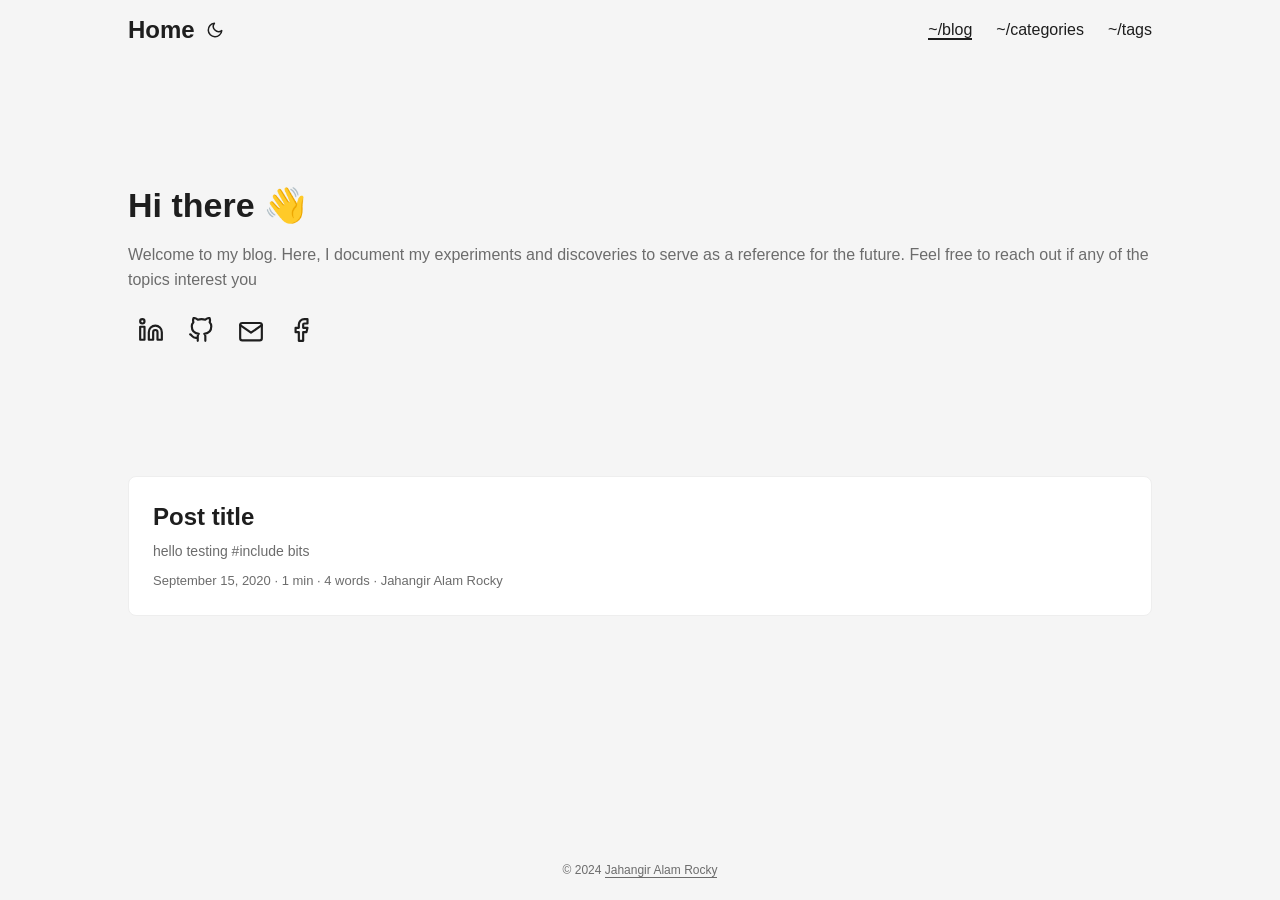
==== blog/index.html @ 580a066e "add Hugo paperMod template" ====
<!DOCTYPE html>
<html lang="en" dir="auto">

<head>
	<meta name="generator" content="Hugo 0.134.2"><script src="/blog/livereload.js?mindelay=10&amp;v=2&amp;port=1313&amp;path=blog/livereload" data-no-instant defer></script><meta charset="utf-8">
<meta http-equiv="X-UA-Compatible" content="IE=edge">
<meta name="viewport" content="width=device-width, initial-scale=1, shrink-to-fit=no">
<meta name="robots" content="index, follow">
<title>Jahangir Alam Rocky</title>
<meta name="keywords" content="Blog, Portfolio">
<meta name="description" content="">
<meta name="author" content="Jahangir Alam Rocky">
<link rel="canonical" href="http://localhost:1313/blog/">
<meta name="google-site-verification" content="XYZabc">
<meta name="yandex-verification" content="XYZabc">
<meta name="msvalidate.01" content="XYZabc">
<link crossorigin="anonymous" href="/blog/assets/css/stylesheet.a4af005db3c63bc24ffc0dcec80afc2302cd35a372f77b50d97cd95a0ffee9d4.css" integrity="sha256-pK8AXbPGO8JP/A3OyAr8IwLNNaNy93tQ2XzZWg/&#43;6dQ=" rel="preload stylesheet" as="style">
<link rel="icon" href="http://localhost:1313/blog/%3Clink%20/%20abs%20url%3E">
<link rel="icon" type="image/png" sizes="16x16" href="http://localhost:1313/blog/%3Clink%20/%20abs%20url%3E">
<link rel="icon" type="image/png" sizes="32x32" href="http://localhost:1313/blog/%3Clink%20/%20abs%20url%3E">
<link rel="apple-touch-icon" href="http://localhost:1313/blog/%3Clink%20/%20abs%20url%3E">
<link rel="mask-icon" href="http://localhost:1313/blog/%3Clink%20/%20abs%20url%3E">
<meta name="theme-color" content="#2e2e33">
<meta name="msapplication-TileColor" content="#2e2e33">
<link rel="alternate" type="application/rss+xml" href="http://localhost:1313/blog/index.xml">
<link rel="alternate" hreflang="en" href="http://localhost:1313/blog/">
<noscript>
    <style>
        #theme-toggle,
        .top-link {
            display: none;
        }

    </style>
    <style>
        @media (prefers-color-scheme: dark) {
            :root {
                --theme: rgb(29, 30, 32);
                --entry: rgb(46, 46, 51);
                --primary: rgb(218, 218, 219);
                --secondary: rgb(155, 156, 157);
                --tertiary: rgb(65, 66, 68);
                --content: rgb(196, 196, 197);
                --code-block-bg: rgb(46, 46, 51);
                --code-bg: rgb(55, 56, 62);
                --border: rgb(51, 51, 51);
            }

            .list {
                background: var(--theme);
            }

            .list:not(.dark)::-webkit-scrollbar-track {
                background: 0 0;
            }

            .list:not(.dark)::-webkit-scrollbar-thumb {
                border-color: var(--theme);
            }
        }

    </style>
</noscript><meta property="og:title" content="Jahangir Alam Rocky" />
<meta property="og:description" content="" />
<meta property="og:type" content="website" />
<meta property="og:url" content="http://localhost:1313/blog/" /><meta property="og:site_name" content="Jahangir Alam Rocky" />

<meta name="twitter:card" content="summary"/>
<meta name="twitter:title" content="Jahangir Alam Rocky"/>
<meta name="twitter:description" content=""/>

<script type="application/ld+json">
{
  "@context": "https://schema.org",
  "@type": "Organization",
  "name": "Jahangir Alam Rocky",
  "url": "http://localhost:1313/blog/",
  "description": "",
  "thumbnailUrl": "http://localhost:1313/blog/%3Clink%20/%20abs%20url%3E",
  "sameAs": [
      "https://www.linkedin.com/in/jahangir1x", "https://github.com/jahangir1x", "mailto:jahangir64r@gmail.com", "https://facebook.com/rocky10x"
  ]
}
</script>
</head>

<body class="list" id="top">
<script>
    if (localStorage.getItem("pref-theme") === "dark") {
        document.body.classList.add('dark');
    } else if (localStorage.getItem("pref-theme") === "light") {
        document.body.classList.remove('dark')
    } else if (window.matchMedia('(prefers-color-scheme: dark)').matches) {
        document.body.classList.add('dark');
    }

</script>

<header class="header">
    <nav class="nav">
        <div class="logo">
            <a href="http://localhost:1313/" accesskey="h" title="Home (Alt + H)">Home</a>
            <div class="logo-switches">
                <button id="theme-toggle" accesskey="t" title="(Alt + T)">
                    <svg id="moon" xmlns="http://www.w3.org/2000/svg" width="24" height="18" viewBox="0 0 24 24"
                        fill="none" stroke="currentColor" stroke-width="2" stroke-linecap="round"
                        stroke-linejoin="round">
                        <path d="M21 12.79A9 9 0 1 1 11.21 3 7 7 0 0 0 21 12.79z"></path>
                    </svg>
                    <svg id="sun" xmlns="http://www.w3.org/2000/svg" width="24" height="18" viewBox="0 0 24 24"
                        fill="none" stroke="currentColor" stroke-width="2" stroke-linecap="round"
                        stroke-linejoin="round">
                        <circle cx="12" cy="12" r="5"></circle>
                        <line x1="12" y1="1" x2="12" y2="3"></line>
                        <line x1="12" y1="21" x2="12" y2="23"></line>
                        <line x1="4.22" y1="4.22" x2="5.64" y2="5.64"></line>
                        <line x1="18.36" y1="18.36" x2="19.78" y2="19.78"></line>
                        <line x1="1" y1="12" x2="3" y2="12"></line>
                        <line x1="21" y1="12" x2="23" y2="12"></line>
                        <line x1="4.22" y1="19.78" x2="5.64" y2="18.36"></line>
                        <line x1="18.36" y1="5.64" x2="19.78" y2="4.22"></line>
                    </svg>
                </button>
            </div>
        </div>
        <ul id="menu">
            <li>
                <a href="http://localhost:1313/blog/" title="~/blog">
                    <span class="active">~/blog</span>
                </a>
            </li>
            <li>
                <a href="http://localhost:1313/blog/categories/" title="~/categories">
                    <span>~/categories</span>
                </a>
            </li>
            <li>
                <a href="http://localhost:1313/blog/tags/" title="~/tags">
                    <span>~/tags</span>
                </a>
            </li>
        </ul>
    </nav>
</header>
<main class="main"> 
<article class="first-entry home-info">
    <header class="entry-header">
        <h1>Hi there 👋</h1>
    </header>
    <div class="entry-content">
        Welcome to my blog. Here, I document my experiments and discoveries to serve as a reference for the future. Feel free to reach out if any of the topics interest you
    </div>
    <footer class="entry-footer">
        <div class="social-icons" >
    <a href="https://www.linkedin.com/in/jahangir1x" target="_blank" rel="noopener noreferrer me"
        title="Linkedin">
        <svg xmlns="http://www.w3.org/2000/svg" viewBox="0 0 24 24" fill="none" stroke="currentColor" stroke-width="2"
    stroke-linecap="round" stroke-linejoin="round">
    <path d="M16 8a6 6 0 0 1 6 6v7h-4v-7a2 2 0 0 0-2-2 2 2 0 0 0-2 2v7h-4v-7a6 6 0 0 1 6-6z"></path>
    <rect x="2" y="9" width="4" height="12"></rect>
    <circle cx="4" cy="4" r="2"></circle>
</svg>
    </a>
    <a href="https://github.com/jahangir1x" target="_blank" rel="noopener noreferrer me"
        title="Github">
        <svg xmlns="http://www.w3.org/2000/svg" viewBox="0 0 24 24" fill="none" stroke="currentColor" stroke-width="2"
    stroke-linecap="round" stroke-linejoin="round">
    <path
        d="M9 19c-5 1.5-5-2.5-7-3m14 6v-3.87a3.37 3.37 0 0 0-.94-2.61c3.14-.35 6.44-1.54 6.44-7A5.44 5.44 0 0 0 20 4.77 5.07 5.07 0 0 0 19.91 1S18.73.65 16 2.48a13.38 13.38 0 0 0-7 0C6.27.65 5.09 1 5.09 1A5.07 5.07 0 0 0 5 4.77a5.44 5.44 0 0 0-1.5 3.78c0 5.42 3.3 6.61 6.44 7A3.37 3.37 0 0 0 9 18.13V22">
    </path>
</svg>
    </a>
    <a href="mailto:jahangir64r@gmail.com" target="_blank" rel="noopener noreferrer me"
        title="Email">
        <svg xmlns="http://www.w3.org/2000/svg" viewBox="0 0 24 21" fill="none" stroke="currentColor" stroke-width="2"
    stroke-linecap="round" stroke-linejoin="round">
    <path d="M4 4h16c1.1 0 2 .9 2 2v12c0 1.1-.9 2-2 2H4c-1.1 0-2-.9-2-2V6c0-1.1.9-2 2-2z"></path>
    <polyline points="22,6 12,13 2,6"></polyline>
</svg>
    </a>
    <a href="https://facebook.com/rocky10x" target="_blank" rel="noopener noreferrer me"
        title="Facebook">
        <svg xmlns="http://www.w3.org/2000/svg" viewBox="0 0 24 24" fill="none" stroke="currentColor" stroke-width="2"
    stroke-linecap="round" stroke-linejoin="round">
    <path d="M18 2h-3a5 5 0 0 0-5 5v3H7v4h3v8h4v-8h3l1-4h-4V7a1 1 0 0 1 1-1h3z"></path>
</svg>
    </a>
</div>

    </footer>
</article>

<article class="post-entry"> 
  <header class="entry-header">
    <h2 class="entry-hint-parent">Post title
    </h2>
  </header>
  <div class="entry-content">
    <p>hello testing #include bits </p>
  </div>
  <footer class="entry-footer"><span title='2020-09-15 11:30:03 +0000 +0000'>September 15, 2020</span>&nbsp;·&nbsp;1 min&nbsp;·&nbsp;4 words&nbsp;·&nbsp;Jahangir Alam Rocky</footer>
  <a class="entry-link" aria-label="post link to Post title" href="http://localhost:1313/blog/posts/first-post/"></a>
</article>
    </main>
    
<footer class="footer">
        <span>&copy; 2024 <a href="http://localhost:1313/blog/">Jahangir Alam Rocky</a></span>
        

    
</footer>
<a href="#top" aria-label="go to top" title="Go to Top (Alt + G)" class="top-link" id="top-link" accesskey="g">
    <svg xmlns="http://www.w3.org/2000/svg" viewBox="0 0 12 6" fill="currentColor">
        <path d="M12 6H0l6-6z" />
    </svg>
</a>

<script>
    let menu = document.getElementById('menu')
    if (menu) {
        menu.scrollLeft = localStorage.getItem("menu-scroll-position");
        menu.onscroll = function () {
            localStorage.setItem("menu-scroll-position", menu.scrollLeft);
        }
    }

    document.querySelectorAll('a[href^="#"]').forEach(anchor => {
        anchor.addEventListener("click", function (e) {
            e.preventDefault();
            var id = this.getAttribute("href").substr(1);
            if (!window.matchMedia('(prefers-reduced-motion: reduce)').matches) {
                document.querySelector(`[id='${decodeURIComponent(id)}']`).scrollIntoView({
                    behavior: "smooth"
                });
            } else {
                document.querySelector(`[id='${decodeURIComponent(id)}']`).scrollIntoView();
            }
            if (id === "top") {
                history.replaceState(null, null, " ");
            } else {
                history.pushState(null, null, `#${id}`);
            }
        });
    });

</script>
<script>
    var mybutton = document.getElementById("top-link");
    window.onscroll = function () {
        if (document.body.scrollTop > 800 || document.documentElement.scrollTop > 800) {
            mybutton.style.visibility = "visible";
            mybutton.style.opacity = "1";
        } else {
            mybutton.style.visibility = "hidden";
            mybutton.style.opacity = "0";
        }
    };

</script>
<script>
    document.getElementById("theme-toggle").addEventListener("click", () => {
        if (document.body.className.includes("dark")) {
            document.body.classList.remove('dark');
            localStorage.setItem("pref-theme", 'light');
        } else {
            document.body.classList.add('dark');
            localStorage.setItem("pref-theme", 'dark');
        }
    })

</script>
</body>

</html>
---- blog/assets/css/stylesheet.a4af005db3c63bc24ffc0dcec80afc2302cd35a372f77b50d97cd95a0ffee9d4.css ----
/*
  PaperMod v7
  License: MIT https://github.com/adityatelange/hugo-PaperMod/blob/master/LICENSE
  Copyright (c) 2020 nanxiaobei and adityatelange
  Copyright (c) 2021-2024 adityatelange
*/
:root{--gap:24px;--content-gap:20px;--nav-width:1024px;--main-width:1024px;--header-height:60px;--footer-height:60px;--radius:8px;--theme:rgb(255, 255, 255);--entry:rgb(255, 255, 255);--primary:rgb(30, 30, 30);--secondary:rgb(108, 108, 108);--tertiary:rgb(214, 214, 214);--content:rgb(31, 31, 31);--code-block-bg:rgb(28, 29, 33);--code-bg:rgb(245, 245, 245);--border:rgb(238, 238, 238)}.dark{--theme:rgb(29, 30, 32);--entry:rgb(46, 46, 51);--primary:rgb(218, 218, 219);--secondary:rgb(155, 156, 157);--tertiary:rgb(65, 66, 68);--content:rgb(196, 196, 197);--code-block-bg:rgb(46, 46, 51);--code-bg:rgb(55, 56, 62);--border:rgb(51, 51, 51)}.list{background:var(--code-bg)}.dark.list{background:var(--theme)}*,::after,::before{box-sizing:border-box}html{-webkit-tap-highlight-color:transparent;overflow-y:scroll;-webkit-text-size-adjust:100%;text-size-adjust:100%}a,button,body,h1,h2,h3,h4,h5,h6{color:var(--primary)}body{font-family:-apple-system,BlinkMacSystemFont,segoe ui,Roboto,Oxygen,Ubuntu,Cantarell,open sans,helvetica neue,sans-serif;font-size:18px;line-height:1.6;word-break:break-word;background:var(--theme)}article,aside,figcaption,figure,footer,header,hgroup,main,nav,section,table{display:block}h1,h2,h3,h4,h5,h6{line-height:1.2}h1,h2,h3,h4,h5,h6,p{margin-top:0;margin-bottom:0}ul{padding:0}a{text-decoration:none}body,figure,ul{margin:0}table{width:100%;border-collapse:collapse;border-spacing:0;overflow-x:auto;word-break:keep-all}button,input,textarea{padding:0;font:inherit;background:0 0;border:0}input,textarea{outline:0}button,input[type=button],input[type=submit]{cursor:pointer}input:-webkit-autofill,textarea:-webkit-autofill{box-shadow:0 0 0 50px var(--theme)inset}img{display:block;max-width:100%}.not-found{position:absolute;left:0;right:0;display:flex;align-items:center;justify-content:center;height:80%;font-size:160px;font-weight:700}.archive-posts{width:100%;font-size:16px}.archive-year{margin-top:40px}.archive-year:not(:last-of-type){border-bottom:2px solid var(--border)}.archive-month{display:flex;align-items:flex-start;padding:10px 0}.archive-month-header{margin:25px 0;width:200px}.archive-month:not(:last-of-type){border-bottom:1px solid var(--border)}.archive-entry{position:relative;padding:5px;margin:10px 0}.archive-entry-title{margin:5px 0;font-weight:400}.archive-count,.archive-meta{color:var(--secondary);font-size:14px}.footer,.top-link{font-size:12px;color:var(--secondary)}.footer{max-width:calc(var(--main-width) + var(--gap) * 2);margin:auto;padding:calc((var(--footer-height) - var(--gap))/2)var(--gap);text-align:center;line-height:24px}.footer span{margin-inline-start:1px;margin-inline-end:1px}.footer span:last-child{white-space:nowrap}.footer a{color:inherit;border-bottom:1px solid var(--secondary)}.footer a:hover{border-bottom:1px solid var(--primary)}.top-link{visibility:hidden;position:fixed;bottom:60px;right:30px;z-index:99;background:var(--tertiary);width:42px;height:42px;padding:12px;border-radius:64px;transition:visibility .5s,opacity .8s linear}.top-link,.top-link svg{filter:drop-shadow(0 0 0 var(--theme))}.footer a:hover,.top-link:hover{color:var(--primary)}.top-link:focus,#theme-toggle:focus{outline:0}.nav{display:flex;flex-wrap:wrap;justify-content:space-between;max-width:calc(var(--nav-width) + var(--gap) * 2);margin-inline-start:auto;margin-inline-end:auto;line-height:var(--header-height)}.nav a{display:block}.logo,#menu{display:flex;margin:auto var(--gap)}.logo{flex-wrap:inherit}.logo a{font-size:24px;font-weight:700}.logo a img,.logo a svg{display:inline;vertical-align:middle;pointer-events:none;transform:translate(0,-10%);border-radius:6px;margin-inline-end:8px}button#theme-toggle{font-size:26px;margin:auto 4px}body.dark #moon{vertical-align:middle;display:none}body:not(.dark) #sun{display:none}#menu{list-style:none;word-break:keep-all;overflow-x:auto;white-space:nowrap}#menu li+li{margin-inline-start:var(--gap)}#menu a{font-size:16px}#menu .active{font-weight:500;border-bottom:2px solid}.lang-switch li,.lang-switch ul,.logo-switches{display:inline-flex;margin:auto 4px}.lang-switch{display:flex;flex-wrap:inherit}.lang-switch a{margin:auto 3px;font-size:16px;font-weight:500}.logo-switches{flex-wrap:inherit}.main{position:relative;min-height:calc(100vh - var(--header-height) - var(--footer-height));max-width:calc(var(--main-width) + var(--gap) * 2);margin:auto;padding:var(--gap)}.page-header h1{font-size:40px}.pagination{display:flex}.pagination a{color:var(--theme);font-size:13px;line-height:36px;background:var(--primary);border-radius:calc(36px/2);padding:0 16px}.pagination .next{margin-inline-start:auto}.social-icons a{display:inline-flex;padding:10px}.social-icons a svg{height:26px;width:26px}code{direction:ltr}div.highlight,pre{position:relative}.copy-code{display:none;position:absolute;top:4px;right:4px;color:rgba(255,255,255,.8);background:rgba(78,78,78,.8);border-radius:var(--radius);padding:0 5px;font-size:14px;user-select:none}div.highlight:hover .copy-code,pre:hover .copy-code{display:block}.first-entry{position:relative;display:flex;flex-direction:column;justify-content:center;min-height:320px;margin:var(--gap)0 calc(var(--gap) * 2)}.first-entry .entry-header{overflow:hidden;display:-webkit-box;-webkit-box-orient:vertical;-webkit-line-clamp:3}.first-entry .entry-header h1{font-size:34px;line-height:1.3}.first-entry .entry-content{margin:14px 0;font-size:16px;-webkit-line-clamp:3}.first-entry .entry-footer{font-size:14px}.home-info .entry-content{-webkit-line-clamp:unset}.post-entry{position:relative;margin-bottom:var(--gap);padding:var(--gap);background:var(--entry);border-radius:var(--radius);transition:transform .1s;border:1px solid var(--border)}.post-entry:active{transform:scale(.96)}.tag-entry .entry-cover{display:none}.entry-header h2{font-size:24px;line-height:1.3}.entry-content{margin:8px 0;color:var(--secondary);font-size:14px;line-height:1.6;overflow:hidden;display:-webkit-box;-webkit-box-orient:vertical;-webkit-line-clamp:2}.entry-footer{color:var(--secondary);font-size:13px}.entry-link{position:absolute;left:0;right:0;top:0;bottom:0}.entry-hint{color:var(--secondary)}.entry-hint-parent{display:flex;justify-content:space-between}.entry-cover{font-size:14px;margin-bottom:var(--gap);text-align:center}.entry-cover img{border-radius:var(--radius);pointer-events:none;width:100%;height:auto}.entry-cover a{color:var(--secondary);box-shadow:0 1px 0 var(--primary)}.page-header,.post-header{margin:24px auto var(--content-gap)}.post-title{margin-bottom:2px;font-size:40px}.post-description{margin-top:10px;margin-bottom:5px}.post-meta,.breadcrumbs{color:var(--secondary);font-size:14px;display:flex;flex-wrap:wrap}.post-meta .i18n_list li{display:inline-flex;list-style:none;margin:auto 3px;box-shadow:0 1px 0 var(--secondary)}.breadcrumbs a{font-size:16px}.post-content{color:var(--content)}.post-content h3,.post-content h4,.post-content h5,.post-content h6{margin:24px 0 16px}.post-content h1{margin:40px auto 32px;font-size:40px}.post-content h2{margin:32px auto 24px;font-size:32px}.post-content h3{font-size:24px}.post-content h4{font-size:16px}.post-content h5{font-size:14px}.post-content h6{font-size:12px}.post-content a,.toc a:hover{box-shadow:0 1px;box-decoration-break:clone;-webkit-box-decoration-break:clone}.post-content a code{margin:auto 0;border-radius:0;box-shadow:0 -1px 0 var(--primary)inset}.post-content del{text-decoration:line-through}.post-content dl,.post-content ol,.post-content p,.post-content figure,.post-content ul{margin-bottom:var(--content-gap)}.post-content ol,.post-content ul{padding-inline-start:20px}.post-content li{margin-top:5px}.post-content li p{margin-bottom:0}.post-content dl{display:flex;flex-wrap:wrap;margin:0}.post-content dt{width:25%;font-weight:700}.post-content dd{width:75%;margin-inline-start:0;padding-inline-start:10px}.post-content dd~dd,.post-content dt~dt{margin-top:10px}.post-content table{margin-bottom:var(--content-gap)}.post-content table th,.post-content table:not(.highlighttable,.highlight table,.gist .highlight) td{min-width:80px;padding:8px 5px;line-height:1.5;border-bottom:1px solid var(--border)}.post-content table th{text-align:start}.post-content table:not(.highlighttable) td code:only-child{margin:auto 0}.post-content .highlight table{border-radius:var(--radius)}.post-content .highlight:not(table){margin:10px auto;background:var(--code-block-bg)!important;border-radius:var(--radius);direction:ltr}.post-content li>.highlight{margin-inline-end:0}.post-content ul pre{margin-inline-start:calc(var(--gap) * -2)}.post-content .highlight pre{margin:0}.post-content .highlighttable{table-layout:fixed}.post-content .highlighttable td:first-child{width:40px}.post-content .highlighttable td .linenodiv{padding-inline-end:0!important}.post-content .highlighttable td .highlight,.post-content .highlighttable td .linenodiv pre{margin-bottom:0}.post-content code{margin:auto 4px;padding:4px 6px;font-size:.78em;line-height:1.5;background:var(--code-bg);border-radius:2px}.post-content pre code{display:grid;margin:auto 0;padding:10px;color:#d5d5d6;background:var(--code-block-bg)!important;border-radius:var(--radius);overflow-x:auto;word-break:break-all}.post-content blockquote{margin:20px 0;padding:0 14px;border-inline-start:3px solid var(--primary)}.post-content hr{margin:30px 0;height:2px;background:var(--tertiary);border:0}.post-content iframe{max-width:100%}.post-content img{border-radius:4px;margin:1rem 0}.post-content img[src*="#center"]{margin:1rem auto}.post-content figure.align-center{text-align:center}.post-content figure>figcaption{color:var(--primary);font-size:16px;font-weight:700;margin:8px 0 16px}.post-content figure>figcaption>p{color:var(--secondary);font-size:14px;font-weight:400}.toc{margin:0 2px 40px;border:1px solid var(--border);background:var(--code-bg);border-radius:var(--radius);padding:.4em}.dark .toc{background:var(--entry)}.toc details summary{cursor:zoom-in;margin-inline-start:10px;user-select:none}.toc details[open] summary{cursor:zoom-out}.toc .details{display:inline;font-weight:500}.toc .inner{margin:5px 20px 0;padding:0 10px;opacity:.9}.toc li ul{margin-inline-start:var(--gap)}.toc summary:focus{outline:0}.post-footer{margin-top:56px}.post-footer>*{margin-bottom:10px}.post-tags{display:flex;flex-wrap:wrap;gap:10px}.post-tags li{display:inline-block}.post-tags a,.share-buttons,.paginav{border-radius:var(--radius);background:var(--code-bg);border:1px solid var(--border)}.post-tags a{display:block;padding:0 14px;color:var(--secondary);font-size:14px;line-height:34px;background:var(--code-bg)}.post-tags a:hover,.paginav a:hover{background:var(--border)}.share-buttons{padding:10px;display:flex;justify-content:center;overflow-x:auto;gap:10px}.share-buttons li,.share-buttons a{display:inline-flex}.share-buttons a:not(:last-of-type){margin-inline-end:12px}h1:hover .anchor,h2:hover .anchor,h3:hover .anchor,h4:hover .anchor,h5:hover .anchor,h6:hover .anchor{display:inline-flex;color:var(--secondary);margin-inline-start:8px;font-weight:500;user-select:none}.paginav{display:flex;line-height:30px}.paginav a{padding-inline-start:14px;padding-inline-end:14px;border-radius:var(--radius)}.paginav .title{letter-spacing:1px;text-transform:uppercase;font-size:small;color:var(--secondary)}.paginav .prev,.paginav .next{width:50%}.paginav span:hover:not(.title){box-shadow:0 1px}.paginav .next{margin-inline-start:auto;text-align:right}[dir=rtl] .paginav .next{text-align:left}h1>a>svg{display:inline}img.in-text{display:inline;margin:auto}.buttons,.main .profile{display:flex;justify-content:center}.main .profile{align-items:center;min-height:calc(100vh - var(--header-height) - var(--footer-height) - (var(--gap) * 2));text-align:center}.profile .profile_inner{display:flex;flex-direction:column;align-items:center;gap:10px}.profile img{border-radius:50%}.buttons{flex-wrap:wrap;max-width:400px}.button{background:var(--tertiary);border-radius:var(--radius);margin:8px;padding:6px;transition:transform .1s}.button-inner{padding:0 8px}.button:active{transform:scale(.96)}#searchbox input{padding:4px 10px;width:100%;color:var(--primary);font-weight:700;border:2px solid var(--tertiary);border-radius:var(--radius)}#searchbox input:focus{border-color:var(--secondary)}#searchResults li{list-style:none;border-radius:var(--radius);padding:10px;margin:10px 0;position:relative;font-weight:500}#searchResults{margin:10px 0;width:100%}#searchResults li:active{transition:transform .1s;transform:scale(.98)}#searchResults a{position:absolute;width:100%;height:100%;top:0;left:0;outline:none}#searchResults .focus{transform:scale(.98);border:2px solid var(--tertiary)}.terms-tags li{display:inline-block;margin:10px;font-weight:500}.terms-tags a{display:block;padding:3px 10px;background:var(--tertiary);border-radius:6px;transition:transform .1s}.terms-tags a:active{background:var(--tertiary);transform:scale(.96)}.bg{color:#cad3f5;background-color:#24273a}.chroma{color:#cad3f5;background-color:#24273a}.chroma .x{}.chroma .err{color:#ed8796}.chroma .cl{}.chroma .lnlinks{outline:none;text-decoration:none;color:inherit}.chroma .lntd{vertical-align:top;padding:0;margin:0;border:0}.chroma .lntable{border-spacing:0;padding:0;margin:0;border:0}.chroma .hl{background-color:#474733}.chroma .lnt{white-space:pre;-webkit-user-select:none;user-select:none;margin-right:.4em;padding:0 .4em;color:#8087a2}.chroma .ln{white-space:pre;-webkit-user-select:none;user-select:none;margin-right:.4em;padding:0 .4em;color:#8087a2}.chroma .line{display:flex}.chroma .k{color:#c6a0f6}.chroma .kc{color:#f5a97f}.chroma .kd{color:#ed8796}.chroma .kn{color:#8bd5ca}.chroma .kp{color:#c6a0f6}.chroma .kr{color:#c6a0f6}.chroma .kt{color:#ed8796}.chroma .n{}.chroma .na{color:#8aadf4}.chroma .nb{color:#91d7e3}.chroma .bp{color:#91d7e3}.chroma .nc{color:#eed49f}.chroma .no{color:#eed49f}.chroma .nd{color:#8aadf4;font-weight:700}.chroma .ni{color:#8bd5ca}.chroma .ne{color:#f5a97f}.chroma .nf{color:#8aadf4}.chroma .fm{color:#8aadf4}.chroma .nl{color:#91d7e3}.chroma .nn{color:#f5a97f}.chroma .nx{}.chroma .py{color:#f5a97f}.chroma .nt{color:#c6a0f6}.chroma .nv{color:#f4dbd6}.chroma .vc{color:#f4dbd6}.chroma .vg{color:#f4dbd6}.chroma .vi{color:#f4dbd6}.chroma .vm{color:#f4dbd6}.chroma .l{}.chroma .ld{}.chroma .s{color:#a6da95}.chroma .sa{color:#ed8796}.chroma .sb{color:#a6da95}.chroma .sc{color:#a6da95}.chroma .dl{color:#8aadf4}.chroma .sd{color:#6e738d}.chroma .s2{color:#a6da95}.chroma .se{color:#8aadf4}.chroma .sh{color:#6e738d}.chroma .si{color:#a6da95}.chroma .sx{color:#a6da95}.chroma .sr{color:#8bd5ca}.chroma .s1{color:#a6da95}.chroma .ss{color:#a6da95}.chroma .m{color:#f5a97f}.chroma .mb{color:#f5a97f}.chroma .mf{color:#f5a97f}.chroma .mh{color:#f5a97f}.chroma .mi{color:#f5a97f}.chroma .il{color:#f5a97f}.chroma .mo{color:#f5a97f}.chroma .o{color:#91d7e3;font-weight:700}.chroma .ow{color:#91d7e3;font-weight:700}.chroma .p{}.chroma .c{color:#6e738d;font-style:italic}.chroma .ch{color:#6e738d;font-style:italic}.chroma .cm{color:#6e738d;font-style:italic}.chroma .c1{color:#6e738d;font-style:italic}.chroma .cs{color:#6e738d;font-style:italic}.chroma .cp{color:#6e738d;font-style:italic}.chroma .cpf{color:#6e738d;font-weight:700;font-style:italic}.chroma .g{}.chroma .gd{color:#ed8796;background-color:#363a4f}.chroma .ge{font-style:italic}.chroma .gr{color:#ed8796}.chroma .gh{color:#f5a97f;font-weight:700}.chroma .gi{color:#a6da95;background-color:#363a4f}.chroma .go{}.chroma .gp{}.chroma .gs{font-weight:700}.chroma .gu{color:#f5a97f;font-weight:700}.chroma .gt{color:#ed8796}.chroma .gl{text-decoration:underline}.chroma .w{}.chroma{background-color:unset!important}.chroma .hl{display:flex}.chroma .lnt{padding:0 0 0 12px}.highlight pre.chroma code{padding:8px 0}.highlight pre.chroma .line .cl,.chroma .ln{padding:0 10px}.chroma .lntd:last-of-type{width:100%}::-webkit-scrollbar-track{background:0 0}.list:not(.dark)::-webkit-scrollbar-track{background:var(--code-bg)}::-webkit-scrollbar-thumb{background:var(--tertiary);border:5px solid var(--theme);border-radius:var(--radius)}.list:not(.dark)::-webkit-scrollbar-thumb{border:5px solid var(--code-bg)}::-webkit-scrollbar-thumb:hover{background:var(--secondary)}::-webkit-scrollbar:not(.highlighttable,.highlight table,.gist .highlight){background:var(--theme)}.post-content .highlighttable td .highlight pre code::-webkit-scrollbar{display:none}.post-content :not(table) ::-webkit-scrollbar-thumb{border:2px solid var(--code-block-bg);background:#717175}.post-content :not(table) ::-webkit-scrollbar-thumb:hover{background:#a3a3a5}.gist table::-webkit-scrollbar-thumb{border:2px solid #fff;background:#adadad}.gist table::-webkit-scrollbar-thumb:hover{background:#707070}.post-content table::-webkit-scrollbar-thumb{border-width:2px}@media screen and (min-width:768px){::-webkit-scrollbar{width:19px;height:11px}}@media screen and (max-width:768px){:root{--gap:14px}.profile img{transform:scale(.85)}.first-entry{min-height:260px}.archive-month{flex-direction:column}.archive-year{margin-top:20px}.footer{padding:calc((var(--footer-height) - var(--gap) - 10px)/2)var(--gap)}}@media screen and (max-width:900px){.list .top-link{transform:translateY(-5rem)}}@media screen and (max-width:340px){.share-buttons{justify-content:unset}}@media(prefers-reduced-motion){.terms-tags a:active,.button:active,.post-entry:active,.top-link,#searchResults .focus,#searchResults li:active{transform:none}}
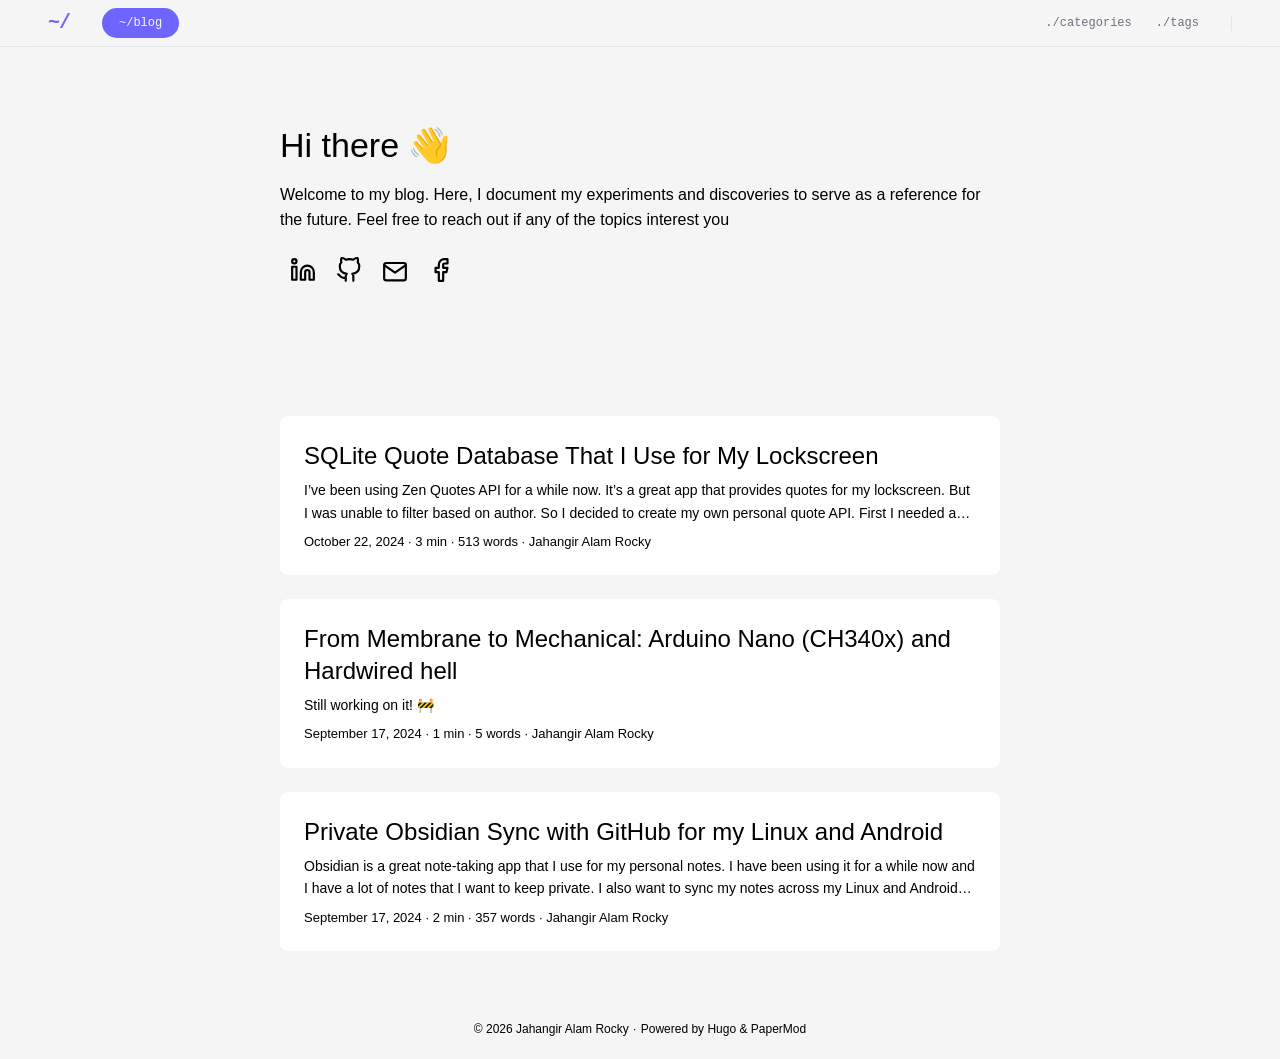
==== commit f15d1ff8: "feat: add new portfolio" ====
--- a/blog/index.html
+++ b/blog/index.html
@@ -1,274 +1,16 @@
-<!DOCTYPE html>
-<html lang="en" dir="auto">
-
-<head>
-	<meta name="generator" content="Hugo 0.134.2"><script src="/blog/livereload.js?mindelay=10&amp;v=2&amp;port=1313&amp;path=blog/livereload" data-no-instant defer></script><meta charset="utf-8">
-<meta http-equiv="X-UA-Compatible" content="IE=edge">
-<meta name="viewport" content="width=device-width, initial-scale=1, shrink-to-fit=no">
-<meta name="robots" content="index, follow">
-<title>Jahangir Alam Rocky</title>
-<meta name="keywords" content="Blog, Portfolio">
-<meta name="description" content="">
-<meta name="author" content="Jahangir Alam Rocky">
-<link rel="canonical" href="http://localhost:1313/blog/">
-<meta name="google-site-verification" content="XYZabc">
-<meta name="yandex-verification" content="XYZabc">
-<meta name="msvalidate.01" content="XYZabc">
-<link crossorigin="anonymous" href="/blog/assets/css/stylesheet.a4af005db3c63bc24ffc0dcec80afc2302cd35a372f77b50d97cd95a0ffee9d4.css" integrity="sha256-pK8AXbPGO8JP/A3OyAr8IwLNNaNy93tQ2XzZWg/&#43;6dQ=" rel="preload stylesheet" as="style">
-<link rel="icon" href="http://localhost:1313/blog/%3Clink%20/%20abs%20url%3E">
-<link rel="icon" type="image/png" sizes="16x16" href="http://localhost:1313/blog/%3Clink%20/%20abs%20url%3E">
-<link rel="icon" type="image/png" sizes="32x32" href="http://localhost:1313/blog/%3Clink%20/%20abs%20url%3E">
-<link rel="apple-touch-icon" href="http://localhost:1313/blog/%3Clink%20/%20abs%20url%3E">
-<link rel="mask-icon" href="http://localhost:1313/blog/%3Clink%20/%20abs%20url%3E">
-<meta name="theme-color" content="#2e2e33">
-<meta name="msapplication-TileColor" content="#2e2e33">
-<link rel="alternate" type="application/rss+xml" href="http://localhost:1313/blog/index.xml">
-<link rel="alternate" hreflang="en" href="http://localhost:1313/blog/">
-<noscript>
-    <style>
-        #theme-toggle,
-        .top-link {
-            display: none;
-        }
-
-    </style>
-    <style>
-        @media (prefers-color-scheme: dark) {
-            :root {
-                --theme: rgb(29, 30, 32);
-                --entry: rgb(46, 46, 51);
-                --primary: rgb(218, 218, 219);
-                --secondary: rgb(155, 156, 157);
-                --tertiary: rgb(65, 66, 68);
-                --content: rgb(196, 196, 197);
-                --code-block-bg: rgb(46, 46, 51);
-                --code-bg: rgb(55, 56, 62);
-                --border: rgb(51, 51, 51);
-            }
-
-            .list {
-                background: var(--theme);
-            }
-
-            .list:not(.dark)::-webkit-scrollbar-track {
-                background: 0 0;
-            }
-
-            .list:not(.dark)::-webkit-scrollbar-thumb {
-                border-color: var(--theme);
-            }
-        }
-
-    </style>
-</noscript><meta property="og:title" content="Jahangir Alam Rocky" />
-<meta property="og:description" content="" />
-<meta property="og:type" content="website" />
-<meta property="og:url" content="http://localhost:1313/blog/" /><meta property="og:site_name" content="Jahangir Alam Rocky" />
-
-<meta name="twitter:card" content="summary"/>
-<meta name="twitter:title" content="Jahangir Alam Rocky"/>
-<meta name="twitter:description" content=""/>
-
-<script type="application/ld+json">
-{
-  "@context": "https://schema.org",
-  "@type": "Organization",
-  "name": "Jahangir Alam Rocky",
-  "url": "http://localhost:1313/blog/",
-  "description": "",
-  "thumbnailUrl": "http://localhost:1313/blog/%3Clink%20/%20abs%20url%3E",
-  "sameAs": [
-      "https://www.linkedin.com/in/jahangir1x", "https://github.com/jahangir1x", "mailto:jahangir64r@gmail.com", "https://facebook.com/rocky10x"
-  ]
-}
-</script>
-</head>
-
-<body class="list" id="top">
-<script>
-    if (localStorage.getItem("pref-theme") === "dark") {
-        document.body.classList.add('dark');
-    } else if (localStorage.getItem("pref-theme") === "light") {
-        document.body.classList.remove('dark')
-    } else if (window.matchMedia('(prefers-color-scheme: dark)').matches) {
-        document.body.classList.add('dark');
-    }
-
-</script>
-
-<header class="header">
-    <nav class="nav">
-        <div class="logo">
-            <a href="http://localhost:1313/" accesskey="h" title="Home (Alt + H)">Home</a>
-            <div class="logo-switches">
-                <button id="theme-toggle" accesskey="t" title="(Alt + T)">
-                    <svg id="moon" xmlns="http://www.w3.org/2000/svg" width="24" height="18" viewBox="0 0 24 24"
-                        fill="none" stroke="currentColor" stroke-width="2" stroke-linecap="round"
-                        stroke-linejoin="round">
-                        <path d="M21 12.79A9 9 0 1 1 11.21 3 7 7 0 0 0 21 12.79z"></path>
-                    </svg>
-                    <svg id="sun" xmlns="http://www.w3.org/2000/svg" width="24" height="18" viewBox="0 0 24 24"
-                        fill="none" stroke="currentColor" stroke-width="2" stroke-linecap="round"
-                        stroke-linejoin="round">
-                        <circle cx="12" cy="12" r="5"></circle>
-                        <line x1="12" y1="1" x2="12" y2="3"></line>
-                        <line x1="12" y1="21" x2="12" y2="23"></line>
-                        <line x1="4.22" y1="4.22" x2="5.64" y2="5.64"></line>
-                        <line x1="18.36" y1="18.36" x2="19.78" y2="19.78"></line>
-                        <line x1="1" y1="12" x2="3" y2="12"></line>
-                        <line x1="21" y1="12" x2="23" y2="12"></line>
-                        <line x1="4.22" y1="19.78" x2="5.64" y2="18.36"></line>
-                        <line x1="18.36" y1="5.64" x2="19.78" y2="4.22"></line>
-                    </svg>
-                </button>
-            </div>
-        </div>
-        <ul id="menu">
-            <li>
-                <a href="http://localhost:1313/blog/" title="~/blog">
-                    <span class="active">~/blog</span>
-                </a>
-            </li>
-            <li>
-                <a href="http://localhost:1313/blog/categories/" title="~/categories">
-                    <span>~/categories</span>
-                </a>
-            </li>
-            <li>
-                <a href="http://localhost:1313/blog/tags/" title="~/tags">
-                    <span>~/tags</span>
-                </a>
-            </li>
-        </ul>
-    </nav>
-</header>
-<main class="main"> 
-<article class="first-entry home-info">
-    <header class="entry-header">
-        <h1>Hi there 👋</h1>
-    </header>
-    <div class="entry-content">
-        Welcome to my blog. Here, I document my experiments and discoveries to serve as a reference for the future. Feel free to reach out if any of the topics interest you
-    </div>
-    <footer class="entry-footer">
-        <div class="social-icons" >
-    <a href="https://www.linkedin.com/in/jahangir1x" target="_blank" rel="noopener noreferrer me"
-        title="Linkedin">
-        <svg xmlns="http://www.w3.org/2000/svg" viewBox="0 0 24 24" fill="none" stroke="currentColor" stroke-width="2"
-    stroke-linecap="round" stroke-linejoin="round">
-    <path d="M16 8a6 6 0 0 1 6 6v7h-4v-7a2 2 0 0 0-2-2 2 2 0 0 0-2 2v7h-4v-7a6 6 0 0 1 6-6z"></path>
-    <rect x="2" y="9" width="4" height="12"></rect>
-    <circle cx="4" cy="4" r="2"></circle>
-</svg>
-    </a>
-    <a href="https://github.com/jahangir1x" target="_blank" rel="noopener noreferrer me"
-        title="Github">
-        <svg xmlns="http://www.w3.org/2000/svg" viewBox="0 0 24 24" fill="none" stroke="currentColor" stroke-width="2"
-    stroke-linecap="round" stroke-linejoin="round">
-    <path
-        d="M9 19c-5 1.5-5-2.5-7-3m14 6v-3.87a3.37 3.37 0 0 0-.94-2.61c3.14-.35 6.44-1.54 6.44-7A5.44 5.44 0 0 0 20 4.77 5.07 5.07 0 0 0 19.91 1S18.73.65 16 2.48a13.38 13.38 0 0 0-7 0C6.27.65 5.09 1 5.09 1A5.07 5.07 0 0 0 5 4.77a5.44 5.44 0 0 0-1.5 3.78c0 5.42 3.3 6.61 6.44 7A3.37 3.37 0 0 0 9 18.13V22">
-    </path>
-</svg>
-    </a>
-    <a href="mailto:jahangir64r@gmail.com" target="_blank" rel="noopener noreferrer me"
-        title="Email">
-        <svg xmlns="http://www.w3.org/2000/svg" viewBox="0 0 24 21" fill="none" stroke="currentColor" stroke-width="2"
-    stroke-linecap="round" stroke-linejoin="round">
-    <path d="M4 4h16c1.1 0 2 .9 2 2v12c0 1.1-.9 2-2 2H4c-1.1 0-2-.9-2-2V6c0-1.1.9-2 2-2z"></path>
-    <polyline points="22,6 12,13 2,6"></polyline>
-</svg>
-    </a>
-    <a href="https://facebook.com/rocky10x" target="_blank" rel="noopener noreferrer me"
-        title="Facebook">
-        <svg xmlns="http://www.w3.org/2000/svg" viewBox="0 0 24 24" fill="none" stroke="currentColor" stroke-width="2"
-    stroke-linecap="round" stroke-linejoin="round">
-    <path d="M18 2h-3a5 5 0 0 0-5 5v3H7v4h3v8h4v-8h3l1-4h-4V7a1 1 0 0 1 1-1h3z"></path>
-</svg>
-    </a>
-</div>
-
-    </footer>
-</article>
-
-<article class="post-entry"> 
-  <header class="entry-header">
-    <h2 class="entry-hint-parent">Post title
-    </h2>
-  </header>
-  <div class="entry-content">
-    <p>hello testing #include bits </p>
-  </div>
-  <footer class="entry-footer"><span title='2020-09-15 11:30:03 +0000 +0000'>September 15, 2020</span>&nbsp;·&nbsp;1 min&nbsp;·&nbsp;4 words&nbsp;·&nbsp;Jahangir Alam Rocky</footer>
-  <a class="entry-link" aria-label="post link to Post title" href="http://localhost:1313/blog/posts/first-post/"></a>
-</article>
-    </main>
-    
-<footer class="footer">
-        <span>&copy; 2024 <a href="http://localhost:1313/blog/">Jahangir Alam Rocky</a></span>
-        
-
-    
-</footer>
-<a href="#top" aria-label="go to top" title="Go to Top (Alt + G)" class="top-link" id="top-link" accesskey="g">
-    <svg xmlns="http://www.w3.org/2000/svg" viewBox="0 0 12 6" fill="currentColor">
-        <path d="M12 6H0l6-6z" />
-    </svg>
-</a>
-
-<script>
-    let menu = document.getElementById('menu')
-    if (menu) {
-        menu.scrollLeft = localStorage.getItem("menu-scroll-position");
-        menu.onscroll = function () {
-            localStorage.setItem("menu-scroll-position", menu.scrollLeft);
-        }
-    }
-
-    document.querySelectorAll('a[href^="#"]').forEach(anchor => {
-        anchor.addEventListener("click", function (e) {
-            e.preventDefault();
-            var id = this.getAttribute("href").substr(1);
-            if (!window.matchMedia('(prefers-reduced-motion: reduce)').matches) {
-                document.querySelector(`[id='${decodeURIComponent(id)}']`).scrollIntoView({
-                    behavior: "smooth"
-                });
-            } else {
-                document.querySelector(`[id='${decodeURIComponent(id)}']`).scrollIntoView();
-            }
-            if (id === "top") {
-                history.replaceState(null, null, " ");
-            } else {
-                history.pushState(null, null, `#${id}`);
-            }
-        });
-    });
-
-</script>
-<script>
-    var mybutton = document.getElementById("top-link");
-    window.onscroll = function () {
-        if (document.body.scrollTop > 800 || document.documentElement.scrollTop > 800) {
-            mybutton.style.visibility = "visible";
-            mybutton.style.opacity = "1";
-        } else {
-            mybutton.style.visibility = "hidden";
-            mybutton.style.opacity = "0";
-        }
-    };
-
-</script>
-<script>
-    document.getElementById("theme-toggle").addEventListener("click", () => {
-        if (document.body.className.includes("dark")) {
-            document.body.classList.remove('dark');
-            localStorage.setItem("pref-theme", 'light');
-        } else {
-            document.body.classList.add('dark');
-            localStorage.setItem("pref-theme", 'dark');
-        }
-    })
-
-</script>
-</body>
-
-</html>
+<!doctype html><html lang=en dir=auto data-theme=auto><head><meta name=generator content="Hugo 0.154.5"><meta charset=utf-8><meta http-equiv=X-UA-Compatible content="IE=edge"><meta name=viewport content="width=device-width,initial-scale=1,shrink-to-fit=no"><meta name=robots content="index, follow"><title>Jahangir Alam Rocky</title><meta name=keywords content="Blog,Portfolio"><meta name=description content><meta name=author content="Jahangir Alam Rocky"><link rel=canonical href=https://jahangir1x.github.io/blog/><meta name=google-site-verification content="XYZabc"><meta name=yandex-verification content="XYZabc"><meta name=msvalidate.01 content="XYZabc"><link crossorigin=anonymous href=/blog/assets/css/stylesheet.d4bcc2b57fb41ab870e5a240e6b760fd908252bf2ae81d4e9b35311727daea7d.css integrity="sha256-1LzCtX+0Grhw5aJA5rdg/ZCCUr8q6B1OmzUxFyfa6n0=" rel="preload stylesheet" as=style><link rel=icon href=https://jahangir1x.github.io/blog/%3Clink%20/%20abs%20url%3E><link rel=icon type=image/png sizes=16x16 href=https://jahangir1x.github.io/blog/%3Clink%20/%20abs%20url%3E><link rel=icon type=image/png sizes=32x32 href=https://jahangir1x.github.io/blog/%3Clink%20/%20abs%20url%3E><link rel=apple-touch-icon href=https://jahangir1x.github.io/blog/%3Clink%20/%20abs%20url%3E><link rel=mask-icon href=https://jahangir1x.github.io/blog/%3Clink%20/%20abs%20url%3E><meta name=theme-color content="#2e2e33"><meta name=msapplication-TileColor content="#2e2e33"><link rel=alternate type=application/rss+xml href=https://jahangir1x.github.io/blog/index.xml title=rss><link rel=alternate hreflang=en href=https://jahangir1x.github.io/blog/><noscript><style>#theme-toggle,.top-link{display:none}</style><style>@media(prefers-color-scheme:dark){:root{--theme:rgb(29, 30, 32);--entry:rgb(46, 46, 51);--primary:rgb(218, 218, 219);--secondary:rgb(155, 156, 157);--tertiary:rgb(65, 66, 68);--content:rgb(196, 196, 197);--code-block-bg:rgb(46, 46, 51);--code-bg:rgb(55, 56, 62);--border:rgb(51, 51, 51);color-scheme:dark}.list{background:var(--theme)}.toc{background:var(--entry)}}@media(prefers-color-scheme:light){.list::-webkit-scrollbar-thumb{border-color:var(--code-bg)}}</style></noscript><script>localStorage.getItem("pref-theme")==="dark"?document.querySelector("html").dataset.theme="dark":localStorage.getItem("pref-theme")==="light"?document.querySelector("html").dataset.theme="light":window.matchMedia("(prefers-color-scheme: dark)").matches?document.querySelector("html").dataset.theme="dark":document.querySelector("html").dataset.theme="light"</script><link rel=stylesheet href=/blog/css/tailwind.min.8f51ab0cb1226aa87defce1749ea430a895b7247551f878e2a15315565889c73.css integrity="sha256-j1GrDLEiaqh9784XSepDColbckdVH4eOKhUxVWWInHM="><meta property="og:url" content="https://jahangir1x.github.io/blog/"><meta property="og:site_name" content="Jahangir Alam Rocky"><meta property="og:title" content="Jahangir Alam Rocky"><meta property="og:locale" content="en-us"><meta property="og:type" content="website"><meta name=twitter:card content="summary"><meta name=twitter:title content="Jahangir Alam Rocky"><meta name=twitter:description content><script type=application/ld+json>{"@context":"https://schema.org","@type":"Organization","name":"Jahangir Alam Rocky","url":"https://jahangir1x.github.io/blog/","description":"","logo":"https://jahangir1x.github.io/blog/%3Clink%20/%20abs%20url%3E","sameAs":["https://www.linkedin.com/in/jahangir1x","https://github.com/jahangir1x","mailto:jahangir64r@gmail.com","https://facebook.com/rocky10x"]}</script></head><body class=list id=top><header class="fixed top-0 left-0 right-0 z-50 transition-all duration-300 bg-background/80 backdrop-blur-md border-b border-border/50 py-2"><nav class="container mx-auto px-6 md:px-12"><div class="flex items-center justify-between"><div class="flex items-center gap-8"><a href=https://jahangir1x.github.io/ title=JAR_ class="font-mono font-bold text-xl tracking-tighter text-primary hover:text-primary/80 transition-colors">~/
+</a><a href=https://jahangir1x.github.io/blog/ class="hidden md:inline-flex items-center justify-center px-4 py-1.5 text-xs font-mono font-medium text-primary-foreground bg-primary border border-transparent rounded-full hover:bg-primary/90 hover:scale-105 hover:shadow-[0_0_15px_rgba(var(--primary),0.5)] transition-all duration-300 transform" title=~/blog>~/blog</a></div><div class="hidden md:flex items-center gap-8"><nav class="flex items-center gap-6"><a href=https://jahangir1x.github.io/blog/categories/ title=./categories class="nav-link text-xs transition-colors text-muted-foreground hover:text-primary">./categories</a>
+<a href=https://jahangir1x.github.io/blog/tags/ title=./tags class="nav-link text-xs transition-colors text-muted-foreground hover:text-primary">./tags</a></nav><div class="w-px h-4 bg-border"></div></div></div></nav></header><script>(function(){const e=document.getElementById("mobile-menu-button");if(!e)return;const n=document.getElementById("mobile-menu"),s=document.getElementById("mobile-menu-open-icon"),o=document.getElementById("mobile-menu-close-icon");e.addEventListener("click",()=>{const t=e.getAttribute("aria-expanded")==="true";e.setAttribute("aria-expanded",!t),n.classList.toggle("hidden"),s.classList.toggle("hidden"),o.classList.toggle("hidden")});const t=document.getElementById("mobile-theme-toggle");if(t){const e=document.getElementById("theme-toggle");t.addEventListener("click",()=>{e&&e.click()})}})()</script><main class=main><article class="first-entry home-info"><header class=entry-header><h1>Hi there 👋</h1></header><div class=entry-content>Welcome to my blog. Here, I document my experiments and discoveries to serve as a reference for the future. Feel free to reach out if any of the topics interest you</div><footer class=entry-footer><div class=social-icons><a href=https://www.linkedin.com/in/jahangir1x target=_blank rel="noopener noreferrer me" title=Linkedin><svg viewBox="0 0 24 24" fill="none" stroke="currentColor" stroke-width="2" stroke-linecap="round" stroke-linejoin="round"><path d="M16 8a6 6 0 016 6v7h-4v-7a2 2 0 00-2-2 2 2 0 00-2 2v7h-4v-7a6 6 0 016-6z"/><rect x="2" y="9" width="4" height="12"/><circle cx="4" cy="4" r="2"/></svg>
+</a><a href=https://github.com/jahangir1x target=_blank rel="noopener noreferrer me" title=Github><svg viewBox="0 0 24 24" fill="none" stroke="currentColor" stroke-width="2" stroke-linecap="round" stroke-linejoin="round"><path d="M9 19c-5 1.5-5-2.5-7-3m14 6v-3.87a3.37 3.37.0 00-.94-2.61c3.14-.35 6.44-1.54 6.44-7A5.44 5.44.0 0020 4.77 5.07 5.07.0 0019.91 1S18.73.65 16 2.48a13.38 13.38.0 00-7 0C6.27.65 5.09 1 5.09 1A5.07 5.07.0 005 4.77 5.44 5.44.0 003.5 8.55c0 5.42 3.3 6.61 6.44 7A3.37 3.37.0 009 18.13V22"/></svg>
+</a><a href=mailto:jahangir64r@gmail.com target=_blank rel="noopener noreferrer me" title=Email><svg viewBox="0 0 24 21" fill="none" stroke="currentColor" stroke-width="2" stroke-linecap="round" stroke-linejoin="round"><path d="M4 4h16c1.1.0 2 .9 2 2v12c0 1.1-.9 2-2 2H4c-1.1.0-2-.9-2-2V6c0-1.1.9-2 2-2z"/><polyline points="22,6 12,13 2,6"/></svg>
+</a><a href=https://facebook.com/rocky10x target=_blank rel="noopener noreferrer me" title=Facebook><svg viewBox="0 0 24 24" fill="none" stroke="currentColor" stroke-width="2" stroke-linecap="round" stroke-linejoin="round"><path d="M18 2h-3a5 5 0 00-5 5v3H7v4h3v8h4v-8h3l1-4h-4V7a1 1 0 011-1h3z"/></svg></a></div></footer></article><article class=post-entry><header class=entry-header><h2 class=entry-hint-parent>SQLite Quote Database That I Use for My Lockscreen</h2></header><div class=entry-content><p>I’ve been using Zen Quotes API for a while now. It’s a great app that provides quotes for my lockscreen. But I was unable to filter based on author. So I decided to create my own personal quote API.
+First I needed a source of quotes. I found datasets of quotes on Kaggle Quotes Dataset and Quotes-500K. I think these datasets were created by scraping the web for quotes.
+The Plan Create sqlite database to store quotes. Create table quotes with columns quote, author, tags. Import quotes from the dataset. Perform READ operations on the database. easy peasy. The Implementation The problem is that one dataset is in csv format and the other is in json format. We need a common format to import the quotes into the database. I decided to convert the json dataset to csv format. Time to flex my command-line-fu.
+...</p></div><footer class=entry-footer><span title='2024-10-22 19:25:07 +0600 +06'>October 22, 2024</span>&nbsp;·&nbsp;<span>3 min</span>&nbsp;·&nbsp;<span>513 words</span>&nbsp;·&nbsp;<span>Jahangir Alam Rocky</span></footer><a class=entry-link aria-label="post link to SQLite Quote Database That I Use for My Lockscreen" href=https://jahangir1x.github.io/blog/posts/sqlite-quote-db/></a></article><article class=post-entry><header class=entry-header><h2 class=entry-hint-parent>From Membrane to Mechanical: Arduino Nano (CH340x) and Hardwired hell</h2></header><div class=entry-content><p>Still working on it! 🚧</p></div><footer class=entry-footer><span title='2024-09-17 21:37:41 +0600 +06'>September 17, 2024</span>&nbsp;·&nbsp;<span>1 min</span>&nbsp;·&nbsp;<span>5 words</span>&nbsp;·&nbsp;<span>Jahangir Alam Rocky</span></footer><a class=entry-link aria-label="post link to From Membrane to Mechanical: Arduino Nano (CH340x) and Hardwired hell" href=https://jahangir1x.github.io/blog/posts/from-membrane-to-mechanical/></a></article><article class=post-entry><header class=entry-header><h2 class=entry-hint-parent>Private Obsidian Sync with GitHub for my Linux and Android</h2></header><div class=entry-content><p>Obsidian is a great note-taking app that I use for my personal notes. I have been using it for a while now and I have a lot of notes that I want to keep private. I also want to sync my notes across my Linux and Android devices.
+First I initialized a git repository in my Obsidian vault folder. And pushed it to a private GitHub repository git@github.com:jahangir1x/obsidian-vault.git
+A typical obsidian vault has .obsidian folder that contains the configuration and metadata of the vault. I have created a bash script sync.sh that will sync the vault with the GitHub repository.
+...</p></div><footer class=entry-footer><span title='2024-09-17 21:37:41 +0600 +06'>September 17, 2024</span>&nbsp;·&nbsp;<span>2 min</span>&nbsp;·&nbsp;<span>357 words</span>&nbsp;·&nbsp;<span>Jahangir Alam Rocky</span></footer><a class=entry-link aria-label="post link to Private Obsidian Sync with GitHub for my Linux and Android" href=https://jahangir1x.github.io/blog/posts/private-obsidian-sync-with-github/></a></article></main><footer class=footer><span>&copy; 2026 <a href=https://jahangir1x.github.io/blog/>Jahangir Alam Rocky</a></span> ·
+<span>Powered by
+<a href=https://gohugo.io/ rel="noopener noreferrer" target=_blank>Hugo</a> &
+<a href=https://github.com/adityatelange/hugo-PaperMod/ rel=noopener target=_blank>PaperMod</a></span></footer><a href=#top aria-label="go to top" title="Go to Top (Alt + G)" class=top-link id=top-link accesskey=g><svg viewBox="0 0 12 6" fill="currentColor"><path d="M12 6H0l6-6z"/></svg>
+</a><script>let menu=document.getElementById("menu");if(menu){const e=localStorage.getItem("menu-scroll-position");e&&(menu.scrollLeft=parseInt(e,10)),menu.onscroll=function(){localStorage.setItem("menu-scroll-position",menu.scrollLeft)}}document.querySelectorAll('a[href^="#"]').forEach(e=>{e.addEventListener("click",function(e){e.preventDefault();var t=this.getAttribute("href").substr(1);window.matchMedia("(prefers-reduced-motion: reduce)").matches?document.querySelector(`[id='${decodeURIComponent(t)}']`).scrollIntoView():document.querySelector(`[id='${decodeURIComponent(t)}']`).scrollIntoView({behavior:"smooth"}),t==="top"?history.replaceState(null,null," "):history.pushState(null,null,`#${t}`)})})</script><script>var mybutton=document.getElementById("top-link");window.onscroll=function(){document.body.scrollTop>800||document.documentElement.scrollTop>800?(mybutton.style.visibility="visible",mybutton.style.opacity="1"):(mybutton.style.visibility="hidden",mybutton.style.opacity="0")}</script><script>document.getElementById("theme-toggle").addEventListener("click",()=>{const t=document.querySelector("html"),e=document.getElementById("theme-toggle-slider"),n=document.getElementById("moon"),s=document.getElementById("sun");t.dataset.theme==="dark"?(t.dataset.theme="light",localStorage.setItem("pref-theme","light"),e.classList.remove("translate-x-7"),e.classList.add("translate-x-0"),n.classList.add("hidden"),s.classList.remove("hidden")):(t.dataset.theme="dark",localStorage.setItem("pref-theme","dark"),e.classList.remove("translate-x-0"),e.classList.add("translate-x-7"),s.classList.add("hidden"),n.classList.remove("hidden"))})</script></body></html>
